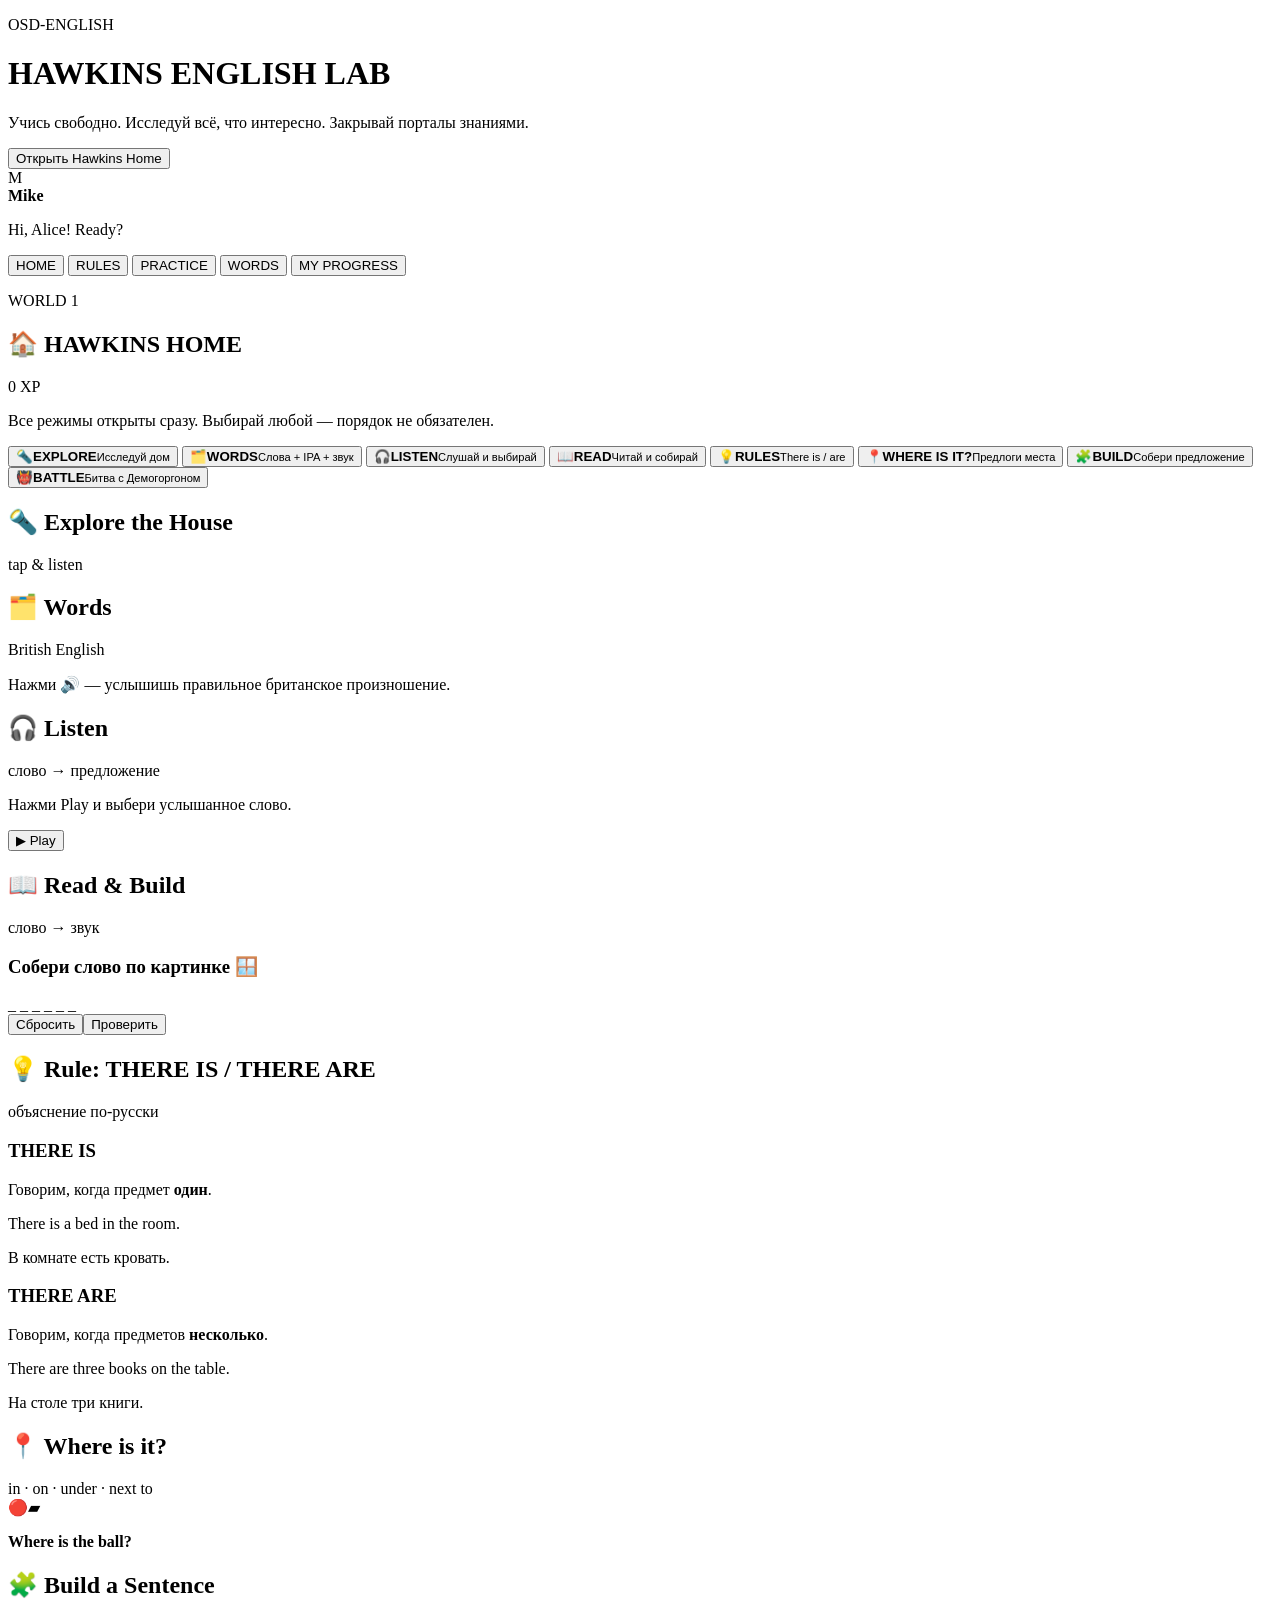
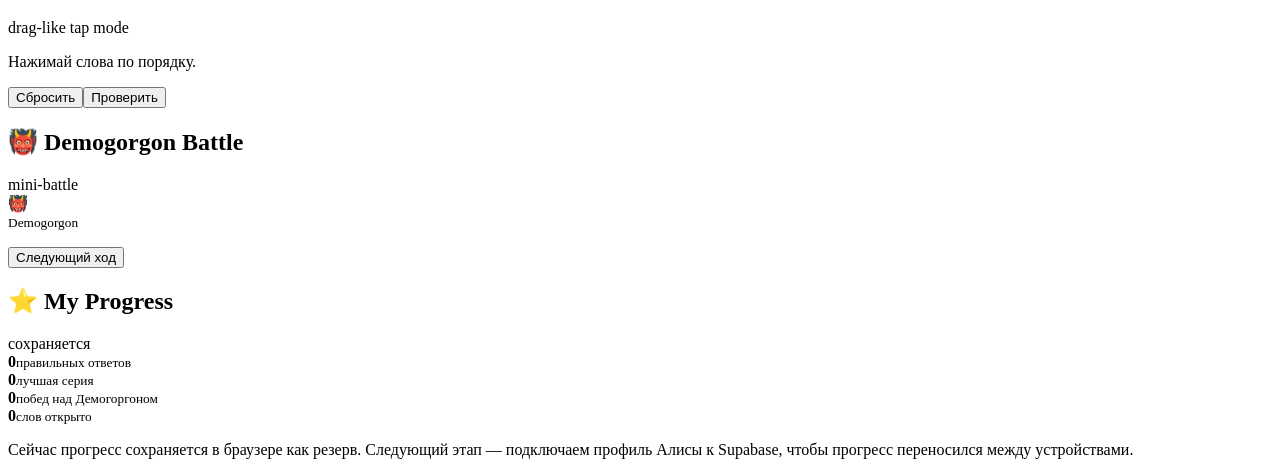
==== index.html @ cb9dfe9b "Create initial Hawkins Home interface" ====
<!doctype html>
<html lang="ru">
<head>
  <meta charset="UTF-8" />
  <meta name="viewport" content="width=device-width, initial-scale=1.0" />
  <meta name="theme-color" content="#f7e9eb" />
  <title>OSD-English — Hawkins Home</title>
  <link rel="stylesheet" href="styles.css" />
</head>
<body>
  <header class="hero">
    <div class="lights" aria-hidden="true"><span></span><span></span><span></span><span></span><span></span><span></span></div>
    <div class="hero-copy">
      <p class="eyebrow">OSD-ENGLISH</p>
      <h1>HAWKINS <span>ENGLISH LAB</span></h1>
      <p>Учись свободно. Исследуй всё, что интересно. Закрывай порталы знаниями.</p>
      <button class="primary" data-scroll="#world">Открыть Hawkins Home</button>
    </div>
    <div class="mike-card">
      <div class="avatar">M</div>
      <div><b>Mike</b><p>Hi, Alice! Ready?</p></div>
    </div>
  </header>

  <nav class="tabs" aria-label="Навигация">
    <button class="active" data-scroll="#world">HOME</button>
    <button data-scroll="#rules">RULES</button>
    <button data-scroll="#practice">PRACTICE</button>
    <button data-scroll="#words">WORDS</button>
    <button data-scroll="#progress">MY PROGRESS</button>
  </nav>

  <main>
    <section id="world" class="section world-section">
      <div class="section-head">
        <div><p class="eyebrow">WORLD 1</p><h2>🏠 HAWKINS HOME</h2></div>
        <div class="xp"><span id="xpValue">0</span> XP</div>
      </div>
      <p class="lead">Все режимы открыты сразу. Выбирай любой — порядок не обязателен.</p>
      <div class="mode-grid">
        <button class="mode" data-scroll="#explore"><span>🔦</span><b>EXPLORE</b><small>Исследуй дом</small></button>
        <button class="mode" data-scroll="#words"><span>🗂️</span><b>WORDS</b><small>Слова + IPA + звук</small></button>
        <button class="mode" data-scroll="#listen"><span>🎧</span><b>LISTEN</b><small>Слушай и выбирай</small></button>
        <button class="mode" data-scroll="#read"><span>📖</span><b>READ</b><small>Читай и собирай</small></button>
        <button class="mode" data-scroll="#rules"><span>💡</span><b>RULES</b><small>There is / are</small></button>
        <button class="mode" data-scroll="#where"><span>📍</span><b>WHERE IS IT?</b><small>Предлоги места</small></button>
        <button class="mode" data-scroll="#build"><span>🧩</span><b>BUILD</b><small>Собери предложение</small></button>
        <button class="mode" data-scroll="#battle"><span>👹</span><b>BATTLE</b><small>Битва с Демогоргоном</small></button>
      </div>
    </section>

    <section id="explore" class="section">
      <div class="section-head"><h2>🔦 Explore the House</h2><span class="pill">tap & listen</span></div>
      <div id="roomButtons" class="room-tabs"></div>
      <div id="roomPanel" class="room-panel"></div>
    </section>

    <section id="words" class="section">
      <div class="section-head"><h2>🗂️ Words</h2><span class="pill">British English</span></div>
      <p class="lead">Нажми 🔊 — услышишь правильное британское произношение.</p>
      <div id="wordGrid" class="word-grid"></div>
    </section>

    <section id="listen" class="section accent-blue">
      <div class="section-head"><h2>🎧 Listen</h2><span class="pill">слово → предложение</span></div>
      <div class="exercise-card">
        <p id="listenPrompt">Нажми Play и выбери услышанное слово.</p>
        <button id="listenPlay" class="primary">▶ Play</button>
        <div id="listenOptions" class="answer-grid"></div>
        <div id="listenFeedback" class="feedback"></div>
      </div>
    </section>

    <section id="read" class="section accent-purple">
      <div class="section-head"><h2>📖 Read & Build</h2><span class="pill">слово → звук</span></div>
      <div class="exercise-card">
        <h3>Собери слово по картинке 🪟</h3>
        <div id="letterPool" class="letter-pool"></div>
        <div id="builtWord" class="built-word">_ _ _ _ _ _</div>
        <div class="row"><button id="clearWord" class="secondary">Сбросить</button><button id="checkWord" class="primary">Проверить</button></div>
        <div id="readFeedback" class="feedback"></div>
      </div>
    </section>

    <section id="rules" class="section rule-section">
      <div class="section-head"><h2>💡 Rule: THERE IS / THERE ARE</h2><span class="pill">объяснение по-русски</span></div>
      <div class="rule-grid">
        <article><h3>THERE IS</h3><p>Говорим, когда предмет <b>один</b>.</p><p class="example">There is a bed in the room.</p><p>В комнате есть кровать.</p></article>
        <article><h3>THERE ARE</h3><p>Говорим, когда предметов <b>несколько</b>.</p><p class="example">There are three books on the table.</p><p>На столе три книги.</p></article>
      </div>
      <div id="thereExercise" class="exercise-card"></div>
    </section>

    <section id="where" class="section">
      <div class="section-head"><h2>📍 Where is it?</h2><span class="pill">in · on · under · next to</span></div>
      <div class="preposition-scene">
        <div class="scene-box"><span class="scene-ball">🔴</span><span class="scene-table">▰</span></div>
        <div>
          <p><b>Where is the ball?</b></p>
          <div id="prepOptions" class="answer-grid"></div>
          <div id="prepFeedback" class="feedback"></div>
        </div>
      </div>
    </section>

    <section id="build" class="section accent-pink">
      <div class="section-head"><h2>🧩 Build a Sentence</h2><span class="pill">drag-like tap mode</span></div>
      <p>Нажимай слова по порядку.</p>
      <div id="sentencePool" class="sentence-pool"></div>
      <div id="sentenceBuilt" class="sentence-built"></div>
      <div class="row"><button id="resetSentence" class="secondary">Сбросить</button><button id="checkSentence" class="primary">Проверить</button></div>
      <div id="sentenceFeedback" class="feedback"></div>
    </section>

    <section id="battle" class="section battle-section">
      <div class="section-head"><h2>👹 Demogorgon Battle</h2><span class="pill">mini-battle</span></div>
      <div class="battle-layout">
        <div class="demogorgon">👹<div class="health"><span id="demoHealth"></span></div><small>Demogorgon</small></div>
        <div class="battle-card">
          <p id="battleQuestion"></p>
          <div id="battleOptions" class="answer-grid"></div>
          <div id="battleFeedback" class="feedback"></div>
          <button id="nextBattle" class="primary hidden">Следующий ход</button>
        </div>
      </div>
    </section>

    <section id="progress" class="section">
      <div class="section-head"><h2>⭐ My Progress</h2><span class="pill">сохраняется</span></div>
      <div class="progress-grid">
        <article><b id="correctCount">0</b><small>правильных ответов</small></article>
        <article><b id="streakCount">0</b><small>лучшая серия</small></article>
        <article><b id="battleWins">0</b><small>побед над Демогоргоном</small></article>
        <article><b id="wordsSeen">0</b><small>слов открыто</small></article>
      </div>
      <p class="note">Сейчас прогресс сохраняется в браузере как резерв. Следующий этап — подключаем профиль Алисы к Supabase, чтобы прогресс переносился между устройствами.</p>
    </section>
  </main>

  <div id="characterToast" class="character-toast hidden" role="status"></div>
  <script src="app.js"></script>
</body>
</html>
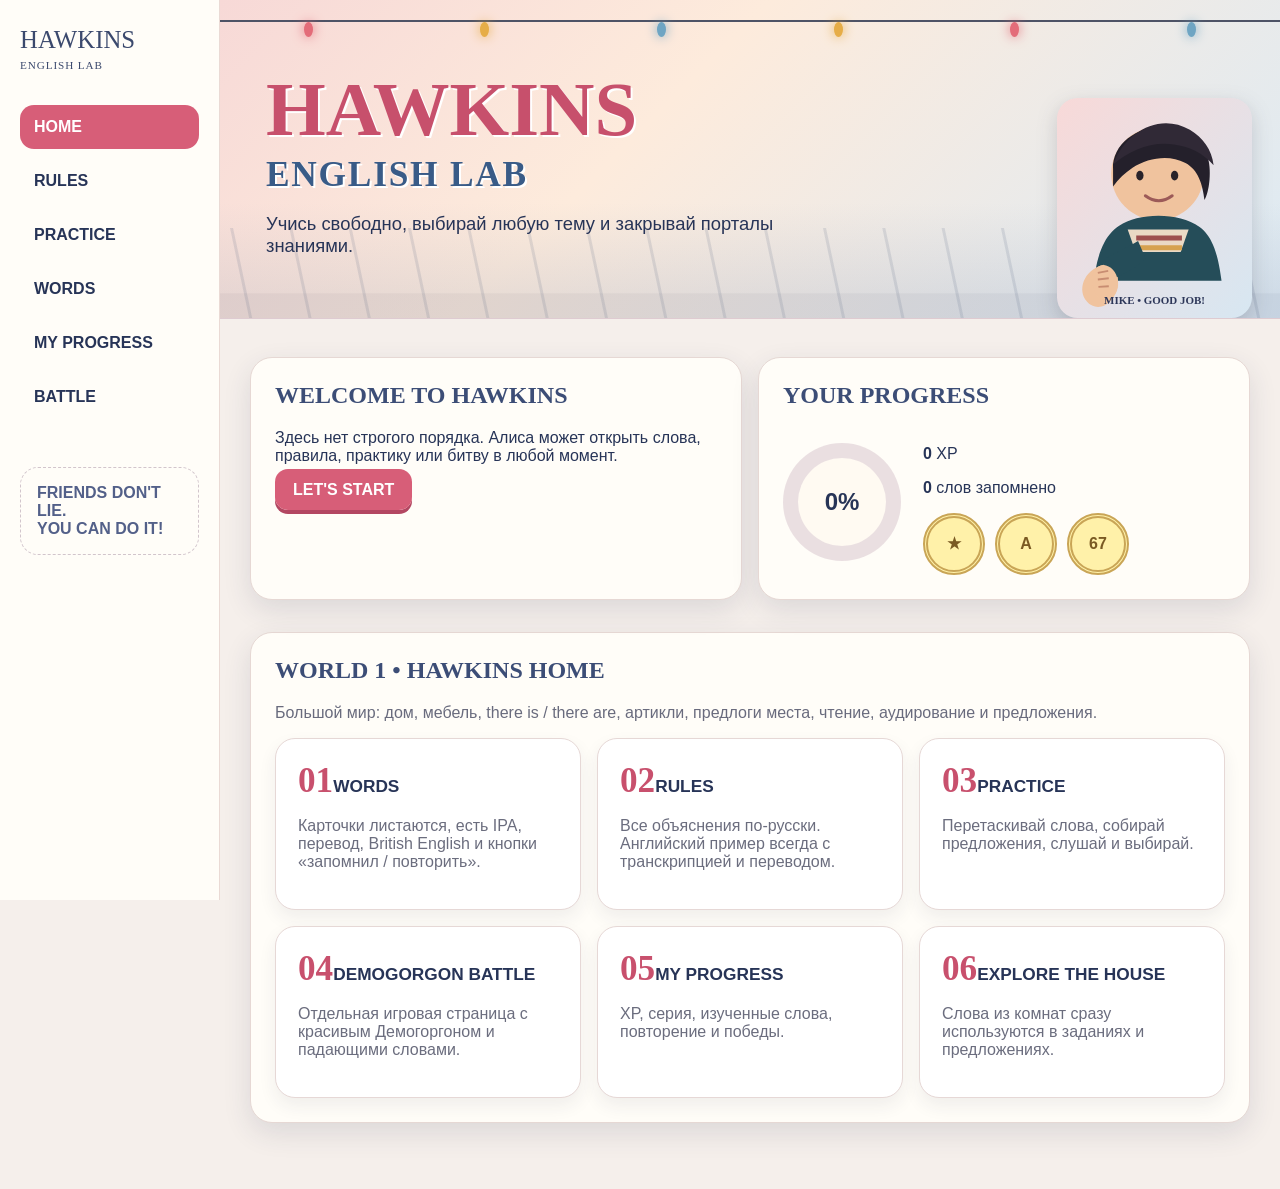
==== commit 297e982a: "Rebuild home page as approved Hawkins dashboard" ====
--- a/index.html
+++ b/index.html
@@ -1,143 +1 @@
-<!doctype html>
-<html lang="ru">
-<head>
-  <meta charset="UTF-8" />
-  <meta name="viewport" content="width=device-width, initial-scale=1.0" />
-  <meta name="theme-color" content="#f7e9eb" />
-  <title>OSD-English — Hawkins Home</title>
-  <link rel="stylesheet" href="styles.css" />
-</head>
-<body>
-  <header class="hero">
-    <div class="lights" aria-hidden="true"><span></span><span></span><span></span><span></span><span></span><span></span></div>
-    <div class="hero-copy">
-      <p class="eyebrow">OSD-ENGLISH</p>
-      <h1>HAWKINS <span>ENGLISH LAB</span></h1>
-      <p>Учись свободно. Исследуй всё, что интересно. Закрывай порталы знаниями.</p>
-      <button class="primary" data-scroll="#world">Открыть Hawkins Home</button>
-    </div>
-    <div class="mike-card">
-      <div class="avatar">M</div>
-      <div><b>Mike</b><p>Hi, Alice! Ready?</p></div>
-    </div>
-  </header>
-
-  <nav class="tabs" aria-label="Навигация">
-    <button class="active" data-scroll="#world">HOME</button>
-    <button data-scroll="#rules">RULES</button>
-    <button data-scroll="#practice">PRACTICE</button>
-    <button data-scroll="#words">WORDS</button>
-    <button data-scroll="#progress">MY PROGRESS</button>
-  </nav>
-
-  <main>
-    <section id="world" class="section world-section">
-      <div class="section-head">
-        <div><p class="eyebrow">WORLD 1</p><h2>🏠 HAWKINS HOME</h2></div>
-        <div class="xp"><span id="xpValue">0</span> XP</div>
-      </div>
-      <p class="lead">Все режимы открыты сразу. Выбирай любой — порядок не обязателен.</p>
-      <div class="mode-grid">
-        <button class="mode" data-scroll="#explore"><span>🔦</span><b>EXPLORE</b><small>Исследуй дом</small></button>
-        <button class="mode" data-scroll="#words"><span>🗂️</span><b>WORDS</b><small>Слова + IPA + звук</small></button>
-        <button class="mode" data-scroll="#listen"><span>🎧</span><b>LISTEN</b><small>Слушай и выбирай</small></button>
-        <button class="mode" data-scroll="#read"><span>📖</span><b>READ</b><small>Читай и собирай</small></button>
-        <button class="mode" data-scroll="#rules"><span>💡</span><b>RULES</b><small>There is / are</small></button>
-        <button class="mode" data-scroll="#where"><span>📍</span><b>WHERE IS IT?</b><small>Предлоги места</small></button>
-        <button class="mode" data-scroll="#build"><span>🧩</span><b>BUILD</b><small>Собери предложение</small></button>
-        <button class="mode" data-scroll="#battle"><span>👹</span><b>BATTLE</b><small>Битва с Демогоргоном</small></button>
-      </div>
-    </section>
-
-    <section id="explore" class="section">
-      <div class="section-head"><h2>🔦 Explore the House</h2><span class="pill">tap & listen</span></div>
-      <div id="roomButtons" class="room-tabs"></div>
-      <div id="roomPanel" class="room-panel"></div>
-    </section>
-
-    <section id="words" class="section">
-      <div class="section-head"><h2>🗂️ Words</h2><span class="pill">British English</span></div>
-      <p class="lead">Нажми 🔊 — услышишь правильное британское произношение.</p>
-      <div id="wordGrid" class="word-grid"></div>
-    </section>
-
-    <section id="listen" class="section accent-blue">
-      <div class="section-head"><h2>🎧 Listen</h2><span class="pill">слово → предложение</span></div>
-      <div class="exercise-card">
-        <p id="listenPrompt">Нажми Play и выбери услышанное слово.</p>
-        <button id="listenPlay" class="primary">▶ Play</button>
-        <div id="listenOptions" class="answer-grid"></div>
-        <div id="listenFeedback" class="feedback"></div>
-      </div>
-    </section>
-
-    <section id="read" class="section accent-purple">
-      <div class="section-head"><h2>📖 Read & Build</h2><span class="pill">слово → звук</span></div>
-      <div class="exercise-card">
-        <h3>Собери слово по картинке 🪟</h3>
-        <div id="letterPool" class="letter-pool"></div>
-        <div id="builtWord" class="built-word">_ _ _ _ _ _</div>
-        <div class="row"><button id="clearWord" class="secondary">Сбросить</button><button id="checkWord" class="primary">Проверить</button></div>
-        <div id="readFeedback" class="feedback"></div>
-      </div>
-    </section>
-
-    <section id="rules" class="section rule-section">
-      <div class="section-head"><h2>💡 Rule: THERE IS / THERE ARE</h2><span class="pill">объяснение по-русски</span></div>
-      <div class="rule-grid">
-        <article><h3>THERE IS</h3><p>Говорим, когда предмет <b>один</b>.</p><p class="example">There is a bed in the room.</p><p>В комнате есть кровать.</p></article>
-        <article><h3>THERE ARE</h3><p>Говорим, когда предметов <b>несколько</b>.</p><p class="example">There are three books on the table.</p><p>На столе три книги.</p></article>
-      </div>
-      <div id="thereExercise" class="exercise-card"></div>
-    </section>
-
-    <section id="where" class="section">
-      <div class="section-head"><h2>📍 Where is it?</h2><span class="pill">in · on · under · next to</span></div>
-      <div class="preposition-scene">
-        <div class="scene-box"><span class="scene-ball">🔴</span><span class="scene-table">▰</span></div>
-        <div>
-          <p><b>Where is the ball?</b></p>
-          <div id="prepOptions" class="answer-grid"></div>
-          <div id="prepFeedback" class="feedback"></div>
-        </div>
-      </div>
-    </section>
-
-    <section id="build" class="section accent-pink">
-      <div class="section-head"><h2>🧩 Build a Sentence</h2><span class="pill">drag-like tap mode</span></div>
-      <p>Нажимай слова по порядку.</p>
-      <div id="sentencePool" class="sentence-pool"></div>
-      <div id="sentenceBuilt" class="sentence-built"></div>
-      <div class="row"><button id="resetSentence" class="secondary">Сбросить</button><button id="checkSentence" class="primary">Проверить</button></div>
-      <div id="sentenceFeedback" class="feedback"></div>
-    </section>
-
-    <section id="battle" class="section battle-section">
-      <div class="section-head"><h2>👹 Demogorgon Battle</h2><span class="pill">mini-battle</span></div>
-      <div class="battle-layout">
-        <div class="demogorgon">👹<div class="health"><span id="demoHealth"></span></div><small>Demogorgon</small></div>
-        <div class="battle-card">
-          <p id="battleQuestion"></p>
-          <div id="battleOptions" class="answer-grid"></div>
-          <div id="battleFeedback" class="feedback"></div>
-          <button id="nextBattle" class="primary hidden">Следующий ход</button>
-        </div>
-      </div>
-    </section>
-
-    <section id="progress" class="section">
-      <div class="section-head"><h2>⭐ My Progress</h2><span class="pill">сохраняется</span></div>
-      <div class="progress-grid">
-        <article><b id="correctCount">0</b><small>правильных ответов</small></article>
-        <article><b id="streakCount">0</b><small>лучшая серия</small></article>
-        <article><b id="battleWins">0</b><small>побед над Демогоргоном</small></article>
-        <article><b id="wordsSeen">0</b><small>слов открыто</small></article>
-      </div>
-      <p class="note">Сейчас прогресс сохраняется в браузере как резерв. Следующий этап — подключаем профиль Алисы к Supabase, чтобы прогресс переносился между устройствами.</p>
-    </section>
-  </main>
-
-  <div id="characterToast" class="character-toast hidden" role="status"></div>
-  <script src="app.js"></script>
-</body>
-</html>
+<!doctype html><html lang="ru"><head><meta charset="UTF-8"><meta name="viewport" content="width=device-width,initial-scale=1"><title>OSD-English — Hawkins English Lab</title><link rel="stylesheet" href="styles.css"></head><body><div class="mobile-top"><a href="index.html">HOME</a><a href="rules.html">RULES</a><a href="practice.html">PRACTICE</a><a href="words.html">WORDS</a><a href="progress.html">PROGRESS</a><a href="battle.html">BATTLE</a></div><div class="app-shell"><aside class="sidebar"><div class="brand">HAWKINS<small>ENGLISH LAB</small></div><nav class="side-nav"><a href="index.html">HOME</a><a href="rules.html">RULES</a><a href="practice.html">PRACTICE</a><a href="words.html">WORDS</a><a href="progress.html">MY PROGRESS</a><a href="battle.html">BATTLE</a></nav><div class="side-note">FRIENDS DON'T LIE.<br>YOU CAN DO IT!</div></aside><div class="main"><header class="hero"><div class="string-lights"><span></span><span></span><span></span><span></span><span></span><span></span></div><div class="woods"></div><div class="tower"></div><h1>HAWKINS<span>ENGLISH LAB</span></h1><p>Учись свободно, выбирай любую тему и закрывай порталы знаниями.</p><div class="hero-characters"><img src="assets/mike.svg" alt="Mike"></div></header><main class="page"><section class="grid-2"><article class="panel"><h2>WELCOME TO HAWKINS</h2><p>Здесь нет строгого порядка. Алиса может открыть слова, правила, практику или битву в любой момент.</p><a class="primary" href="words.html">LET'S START</a></article><article class="panel"><h2>YOUR PROGRESS</h2><div class="progress-wrap"><div class="progress-ring"><b data-progress>0%</b></div><div><p><b data-xp>0</b> XP</p><p><b data-known>0</b> слов запомнено</p><div class="badges"><span class="badge">★</span><span class="badge">A</span><span class="badge">67</span></div></div></div></article></section><section class="panel"><h2>WORLD 1 • HAWKINS HOME</h2><p class="subtle">Большой мир: дом, мебель, there is / there are, артикли, предлоги места, чтение, аудирование и предложения.</p><div class="grid-3"><a class="overview-card" href="words.html"><span class="big">01</span><b>WORDS</b><p>Карточки листаются, есть IPA, перевод, British English и кнопки «запомнил / повторить».</p></a><a class="overview-card" href="rules.html"><span class="big">02</span><b>RULES</b><p>Все объяснения по-русски. Английский пример всегда с транскрипцией и переводом.</p></a><a class="overview-card" href="practice.html"><span class="big">03</span><b>PRACTICE</b><p>Перетаскивай слова, собирай предложения, слушай и выбирай.</p></a><a class="overview-card" href="battle.html"><span class="big">04</span><b>DEMOGORGON BATTLE</b><p>Отдельная игровая страница с красивым Демогоргоном и падающими словами.</p></a><a class="overview-card" href="progress.html"><span class="big">05</span><b>MY PROGRESS</b><p>XP, серия, изученные слова, повторение и победы.</p></a><a class="overview-card" href="practice.html"><span class="big">06</span><b>EXPLORE THE HOUSE</b><p>Слова из комнат сразу используются в заданиях и предложениях.</p></a></div></section></main></div></div><div id="characterPopup" class="character-popup hidden"></div><script src="app.js"></script></body></html>
--- a/styles.css
+++ b/styles.css
@@ -0,0 +1 @@
+:root{--ink:#273457;--navy:#243152;--pink:#d75e78;--rose:#f4ced4;--cream:#fffaf2;--paper:#fffdf8;--blue:#dcecf5;--mint:#e5f1eb;--lav:#e8e1f3;--line:#dfd2d0;--shadow:0 10px 28px rgba(43,47,80,.12)}*{box-sizing:border-box}html{background:#f6efe9}body{margin:0;color:var(--ink);font-family:"Trebuchet MS",Arial,sans-serif;background:linear-gradient(#f7e1de 0 250px,#f1e8e3 250px 100%);min-height:100vh}a{text-decoration:none;color:inherit}button{font:inherit}.app-shell{max-width:1400px;margin:auto;display:grid;grid-template-columns:220px 1fr;min-height:100vh;background:rgba(255,255,255,.28)}.sidebar{background:#fffdf8;border-right:1px solid #eadad5;padding:28px 20px;position:sticky;top:0;height:100vh}.brand{font-family:Georgia,serif;font-size:1.55rem;line-height:1;color:#3b496d;margin-bottom:34px}.brand small{display:block;font-size:.7rem;letter-spacing:.08em;margin-top:7px}.side-nav{display:grid;gap:10px}.side-nav a{padding:13px 14px;border-radius:14px;font-weight:800}.side-nav a.active,.side-nav a:hover{background:var(--pink);color:#fff}.side-note{margin-top:48px;padding:16px;border:1px dashed #d2c5cc;border-radius:18px;color:#536089;font-weight:700}.main{min-width:0}.hero{position:relative;min-height:300px;padding:42px 46px;background:linear-gradient(135deg,#f7d9d7 0,#fdebdc 40%,#dceaf4 100%);overflow:hidden;border-bottom:1px solid #decbd1}.hero:before{content:"";position:absolute;inset:auto 0 0;height:115px;background:linear-gradient(transparent,#9ba3b8 78%,#6f7894 79%);opacity:.2}.woods{position:absolute;left:0;right:0;bottom:0;height:90px;background:repeating-linear-gradient(78deg,transparent 0 28px,#465878 29px 31px,transparent 32px 58px);opacity:.14}.tower{position:absolute;right:150px;bottom:42px;width:70px;height:145px;border:5px solid #677795;border-bottom:0;border-radius:50% 50% 4px 4px;opacity:.45}.tower:before{content:"HAWKINS";position:absolute;top:16px;left:-13px;width:86px;text-align:center;font:700 12px Georgia;color:#40506f}.tower:after{content:"";position:absolute;top:60px;left:7px;width:47px;height:85px;border-left:4px solid #677795;border-right:4px solid #677795;transform:skew(-8deg)}.string-lights{position:absolute;left:0;right:0;top:20px;height:20px;border-top:2px solid #4e5366;display:flex;justify-content:space-around}.string-lights span{width:9px;height:15px;border-radius:50%;background:#e36c79;box-shadow:0 0 12px #e36c79}.string-lights span:nth-child(2n){background:#e6ad47;box-shadow:0 0 12px #e6ad47}.string-lights span:nth-child(3n){background:#6ea5c3;box-shadow:0 0 12px #6ea5c3}.hero h1{position:relative;z-index:2;font:700 clamp(2.7rem,6vw,5.4rem) Georgia,serif;color:#c7506c;margin:24px 0 0;text-shadow:2px 2px #fff}.hero h1 span{display:block;font-size:.46em;color:#395b87;letter-spacing:.05em}.hero p{position:relative;z-index:2;font-size:1.15rem;max-width:520px}.hero-characters{position:absolute;z-index:2;right:28px;bottom:0;display:flex;align-items:end}.hero-characters img{width:195px;filter:drop-shadow(0 7px 10px rgba(40,38,55,.18))}.hero-characters img+img{margin-left:-45px}.page{padding:22px 30px 50px}.panel{background:var(--paper);border:1px solid #e6d8d4;border-radius:22px;box-shadow:var(--shadow);padding:24px;margin:16px 0}.panel h2,.panel h3{font-family:Georgia,serif;color:#3c4d76;margin-top:0}.grid-2{display:grid;grid-template-columns:1fr 1fr;gap:16px}.grid-3{display:grid;grid-template-columns:repeat(3,1fr);gap:16px}.overview-card{padding:22px;border-radius:20px;background:#fff;border:1px solid #e6d8d6;box-shadow:0 8px 18px rgba(48,47,73,.07)}.overview-card b{font-size:1.08rem}.overview-card p{color:#6b6d7e}.overview-card .big{font:700 2.2rem Georgia;color:#c8506d}.primary,.soft{border:0;border-radius:13px;padding:12px 18px;font-weight:900;cursor:pointer}.primary{background:var(--pink);color:#fff;box-shadow:0 4px 0 #b34762}.soft{background:#f3e9eb;color:#35466c}.progress-wrap{display:flex;align-items:center;gap:22px}.progress-ring{--p:0;width:118px;height:118px;border-radius:50%;display:grid;place-items:center;background:conic-gradient(#5b6d9c calc(var(--p)*1%),#eadfe1 0);position:relative}.progress-ring:after{content:"";width:88px;height:88px;border-radius:50%;background:#fffaf2;position:absolute}.progress-ring b{position:relative;z-index:2;font-size:1.5rem}.badges{display:flex;gap:10px;flex-wrap:wrap}.badge{width:62px;height:62px;border-radius:50%;display:grid;place-items:center;border:5px double #c9a556;background:#fff1a9;color:#7a5a23;font-weight:900}.study-card{min-height:390px;display:flex;flex-direction:column;align-items:center;justify-content:center;text-align:center;background:linear-gradient(135deg,#fffaf2,#edf4f7);border:1px solid #e0d6d2;border-radius:24px;padding:32px;position:relative}.study-card h2{font:700 clamp(3rem,9vw,5rem) Georgia;color:#3b4c73;margin:8px}.ipa{font-size:1.35rem;color:#a84d63}.translation{font-size:1.25rem;margin:10px}.card-count{position:absolute;right:20px;top:18px;background:#f4e6e8;padding:6px 10px;border-radius:999px}.example-line{margin-top:24px;padding:18px;border-radius:16px;background:#fff;border:1px solid #e6d8d6;display:grid;gap:6px;width:min(640px,100%)}.example-line span,.sentence-study span{font-family:Georgia,serif;color:#725e86}.example-line em,.sentence-study em{font-style:normal;color:#616276}.card-actions{display:flex;gap:12px;justify-content:center;margin-top:15px;flex-wrap:wrap}.listen-btn{border:1px solid #b9cddd;background:#edf6fa;color:#31506e;padding:9px 14px;border-radius:12px;font-weight:900}.study-nav{display:flex;justify-content:space-between;margin-top:12px}.drag-board{display:grid;grid-template-columns:repeat(3,1fr);gap:14px}.drop-zone{min-height:180px;padding:14px;border:2px dashed #c9bfc6;border-radius:18px}.drop-zone[data-cat=a]{background:#fdecee}.drop-zone[data-cat=an]{background:#eaf2f7}.drop-zone[data-cat=none]{background:#eaf4ef}.drop-zone h3{text-align:center}.word-bank{display:flex;gap:9px;flex-wrap:wrap;margin-top:16px}.drag-word{background:#fff9ec;border:1px solid #dbcbbc;border-radius:12px;padding:10px 12px;box-shadow:0 3px 7px rgba(52,44,67,.08);cursor:grab}.drag-word button{border:0;background:transparent;color:#3d527a;cursor:pointer}.drag-word.selected{outline:3px solid #d75e78}.rule-card{background:#fff;border:1px solid #e7d9d7;border-radius:18px;padding:20px}.rule-card .formula{font-size:1.2rem;color:#c8506d;font-weight:900}.sentence-study{display:grid;gap:8px;padding:20px;border-radius:17px;background:#fff}.choice-row{display:flex;gap:10px;margin-top:12px}.choice-row button{padding:11px 24px;border-radius:12px;border:1px solid #d9cdd0;background:#fff7f3;font-weight:900}.character-popup{position:fixed;right:24px;bottom:20px;z-index:80;display:flex;align-items:flex-end;gap:10px;max-width:480px;animation:pop .25s ease}.character-popup img{width:145px;border-radius:18px;filter:drop-shadow(0 8px 18px rgba(38,35,55,.25))}.speech-bubble{background:#fffaf2;border:2px solid #d7bfc6;border-radius:22px;padding:16px 18px;box-shadow:var(--shadow);position:relative}.speech-bubble:before{content:"";position:absolute;left:-17px;bottom:25px;border:9px solid transparent;border-right-color:#d7bfc6}.speech-bubble p{margin:4px 0 0}.hidden{display:none!important}.battle-hero{display:grid;grid-template-columns:360px 1fr;gap:22px;align-items:center}.monster-card{background:linear-gradient(#f7e4de,#dfeaf0);border-radius:28px;padding:16px;text-align:center}.monster-card img{width:100%;max-height:430px;object-fit:contain}.hp{height:16px;background:#ead9dc;border-radius:999px;overflow:hidden}.hp span{display:block;height:100%;width:100%;background:#c64a61;transition:.3s}.battle-arena{height:520px;position:relative;overflow:hidden;background:linear-gradient(#f9d9d6,#e5edf4);border:2px solid #e1cfd2;border-radius:24px}.falling-word{position:absolute;top:-50px;background:#fffaf2;border:2px solid #d3bdc4;border-radius:14px;padding:10px 16px;font-weight:900;color:#33466e;animation:fall linear forwards;cursor:pointer}@keyframes fall{to{transform:translateY(600px)}}@keyframes pop{from{transform:scale(.86);opacity:0}to{transform:scale(1);opacity:1}}.page-title{font:700 2.2rem Georgia;color:#3d4e78;margin:0}.subtle{color:#696b7d}.mobile-top{display:none}.stats{display:grid;grid-template-columns:repeat(4,1fr);gap:12px}.stat{background:#fff;border:1px solid #e3d5d4;border-radius:17px;padding:18px;text-align:center}.stat b{display:block;font-size:2rem;color:#c8506d}@media(max-width:900px){.app-shell{grid-template-columns:1fr}.sidebar{display:none}.mobile-top{display:flex;position:sticky;top:0;z-index:40;background:#fffaf2;padding:10px 12px;gap:8px;overflow-x:auto;border-bottom:1px solid #e2d5d2}.mobile-top a{white-space:nowrap;padding:8px 10px;border-radius:10px;font-weight:800}.mobile-top a.active{background:var(--pink);color:#fff}.hero{min-height:350px;padding:40px 22px 160px}.hero-characters{right:8px}.hero-characters img{width:150px}.hero h1{font-size:3.2rem}.page{padding:14px}.grid-2,.grid-3,.drag-board,.battle-hero{grid-template-columns:1fr}.stats{grid-template-columns:repeat(2,1fr)}.character-popup{left:10px;right:10px;bottom:10px}.character-popup img{width:105px}.battle-arena{height:430px}}
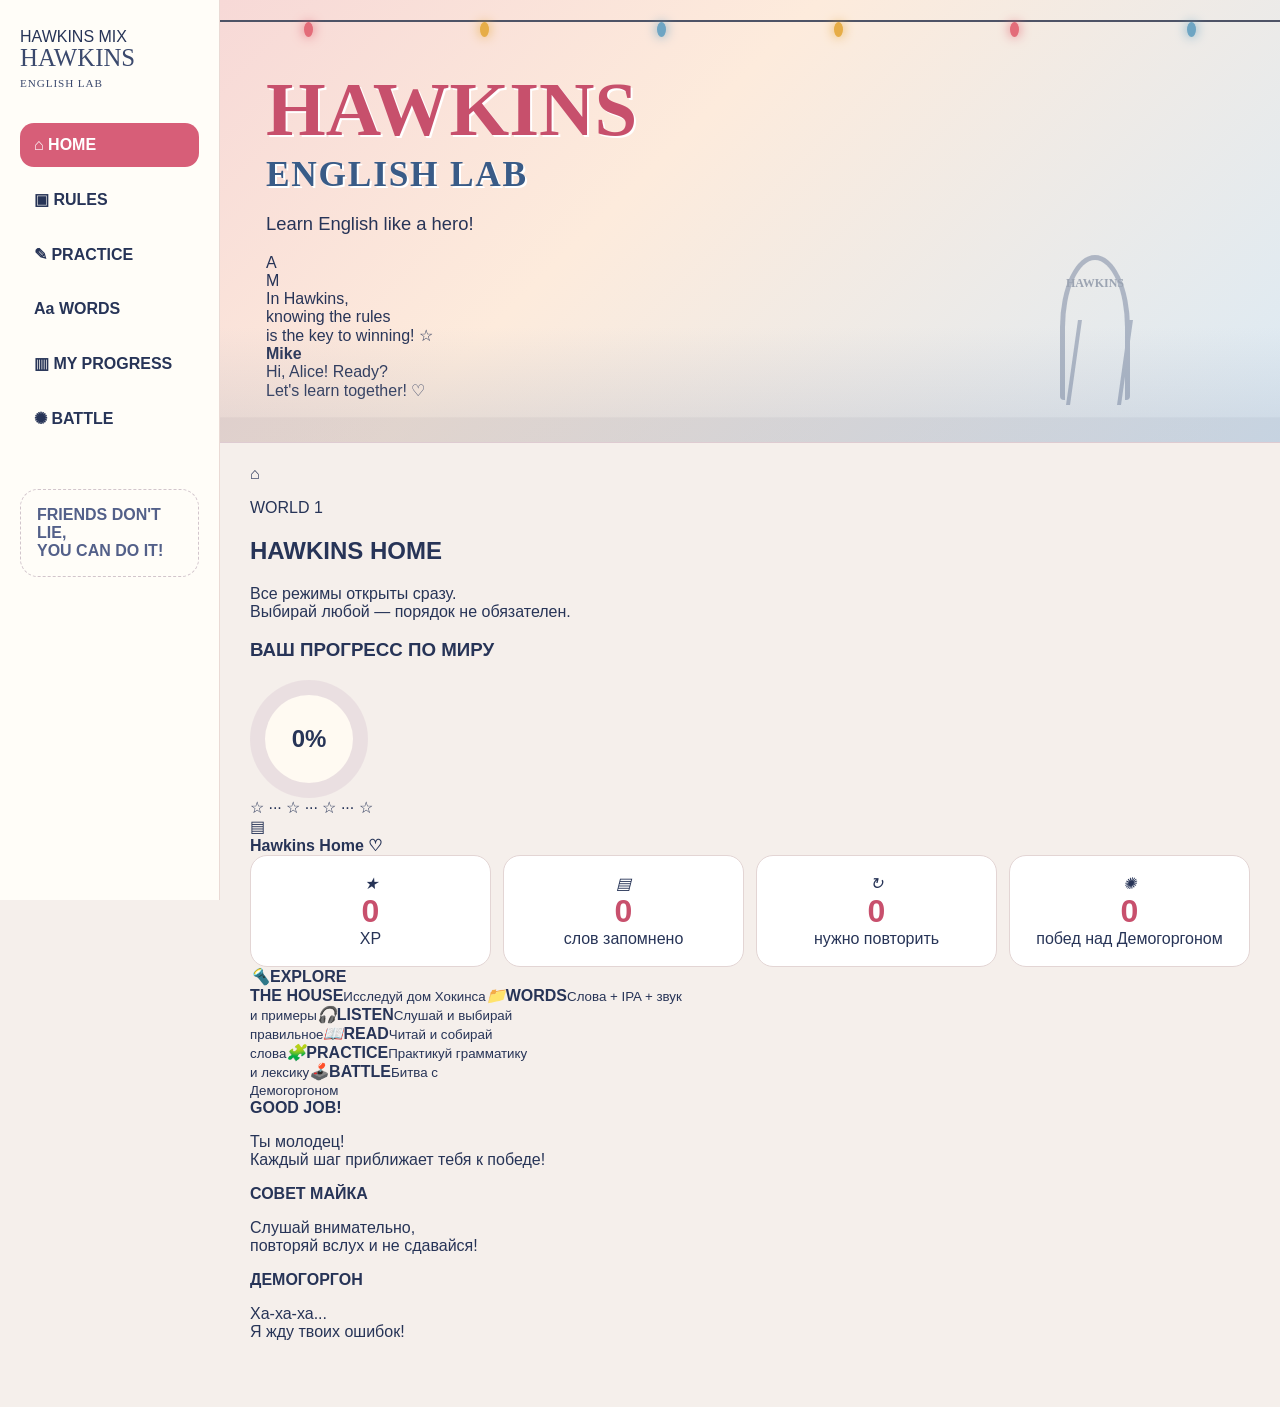
==== commit 05bd21da: "Redesign home as illustrated Hawkins scrapbook" ====
--- a/index.html
+++ b/index.html
@@ -1 +1 @@
-<!doctype html><html lang="ru"><head><meta charset="UTF-8"><meta name="viewport" content="width=device-width,initial-scale=1"><title>OSD-English — Hawkins English Lab</title><link rel="stylesheet" href="styles.css"></head><body><div class="mobile-top"><a href="index.html">HOME</a><a href="rules.html">RULES</a><a href="practice.html">PRACTICE</a><a href="words.html">WORDS</a><a href="progress.html">PROGRESS</a><a href="battle.html">BATTLE</a></div><div class="app-shell"><aside class="sidebar"><div class="brand">HAWKINS<small>ENGLISH LAB</small></div><nav class="side-nav"><a href="index.html">HOME</a><a href="rules.html">RULES</a><a href="practice.html">PRACTICE</a><a href="words.html">WORDS</a><a href="progress.html">MY PROGRESS</a><a href="battle.html">BATTLE</a></nav><div class="side-note">FRIENDS DON'T LIE.<br>YOU CAN DO IT!</div></aside><div class="main"><header class="hero"><div class="string-lights"><span></span><span></span><span></span><span></span><span></span><span></span></div><div class="woods"></div><div class="tower"></div><h1>HAWKINS<span>ENGLISH LAB</span></h1><p>Учись свободно, выбирай любую тему и закрывай порталы знаниями.</p><div class="hero-characters"><img src="assets/mike.svg" alt="Mike"></div></header><main class="page"><section class="grid-2"><article class="panel"><h2>WELCOME TO HAWKINS</h2><p>Здесь нет строгого порядка. Алиса может открыть слова, правила, практику или битву в любой момент.</p><a class="primary" href="words.html">LET'S START</a></article><article class="panel"><h2>YOUR PROGRESS</h2><div class="progress-wrap"><div class="progress-ring"><b data-progress>0%</b></div><div><p><b data-xp>0</b> XP</p><p><b data-known>0</b> слов запомнено</p><div class="badges"><span class="badge">★</span><span class="badge">A</span><span class="badge">67</span></div></div></div></article></section><section class="panel"><h2>WORLD 1 • HAWKINS HOME</h2><p class="subtle">Большой мир: дом, мебель, there is / there are, артикли, предлоги места, чтение, аудирование и предложения.</p><div class="grid-3"><a class="overview-card" href="words.html"><span class="big">01</span><b>WORDS</b><p>Карточки листаются, есть IPA, перевод, British English и кнопки «запомнил / повторить».</p></a><a class="overview-card" href="rules.html"><span class="big">02</span><b>RULES</b><p>Все объяснения по-русски. Английский пример всегда с транскрипцией и переводом.</p></a><a class="overview-card" href="practice.html"><span class="big">03</span><b>PRACTICE</b><p>Перетаскивай слова, собирай предложения, слушай и выбирай.</p></a><a class="overview-card" href="battle.html"><span class="big">04</span><b>DEMOGORGON BATTLE</b><p>Отдельная игровая страница с красивым Демогоргоном и падающими словами.</p></a><a class="overview-card" href="progress.html"><span class="big">05</span><b>MY PROGRESS</b><p>XP, серия, изученные слова, повторение и победы.</p></a><a class="overview-card" href="practice.html"><span class="big">06</span><b>EXPLORE THE HOUSE</b><p>Слова из комнат сразу используются в заданиях и предложениях.</p></a></div></section></main></div></div><div id="characterPopup" class="character-popup hidden"></div><script src="app.js"></script></body></html>+<!doctype html><html lang="ru"><head><meta charset="UTF-8"><meta name="viewport" content="width=device-width,initial-scale=1"><title>Hawkins English Lab</title><link rel="stylesheet" href="styles.css"></head><body><div class="app-shell"><aside class="sidebar"><div class="cassette">HAWKINS MIX</div><div class="brand">HAWKINS<small>ENGLISH LAB</small></div><nav class="side-nav"><a class="active" href="index.html">⌂ HOME</a><a href="rules.html">▣ RULES</a><a href="practice.html">✎ PRACTICE</a><a href="words.html">Aa WORDS</a><a href="progress.html">▥ MY PROGRESS</a><a href="battle.html">✺ BATTLE</a></nav><div class="side-note">FRIENDS DON'T LIE,<br>YOU CAN DO IT!</div></aside><div class="main"><header class="hero"><div class="string-lights"><span></span><span></span><span></span><span></span><span></span><span></span></div><div class="hero-copy"><h1>HAWKINS<span>ENGLISH LAB</span></h1><p class="tape">Learn English like a hero!</p></div><div class="hero-kids"><div class="kid girl">A</div><div class="kid mike">M</div></div><div class="tower"></div><div class="paper-note">In Hawkins,<br>knowing the rules<br>is the key to winning! ☆</div><div class="mike-note"><b>Mike</b><br>Hi, Alice! Ready?<br>Let's learn together! ♡</div></header><main class="page"><section class="world-card"><div class="world-intro"><span class="house-icon">⌂</span><div><p class="red-label">WORLD 1</p><h2>HAWKINS HOME</h2><p>Все режимы открыты сразу.<br>Выбирай любой — порядок не обязателен.</p></div></div><div class="world-progress"><h3>ВАШ ПРОГРЕСС ПО МИРУ</h3><div class="progress-row"><div class="progress-ring"><b data-progress>0%</b></div><div class="stars">☆ ··· ☆ ··· ☆ ··· ☆</div></div></div><div class="polaroid"><div class="room-pic">▤</div><b>Hawkins Home ♡</b></div></section><section class="stats"><div class="stat"><i>★</i><b data-xp>0</b><span>XP</span></div><div class="stat"><i>▤</i><b data-known>0</b><span>слов запомнено</span></div><div class="stat"><i>↻</i><b data-repeat>0</b><span>нужно повторить</span></div><div class="stat"><i>✺</i><b data-wins>0</b><span>побед над Демогоргоном</span></div></section><section class="activity-grid"><a href="practice.html" class="activity"><i>🔦</i><b>EXPLORE<br>THE HOUSE</b><small>Исследуй дом Хокинса</small></a><a href="words.html" class="activity"><i>📁</i><b>WORDS</b><small>Слова + IPA + звук<br>и примеры</small></a><a href="practice.html" class="activity"><i>🎧</i><b>LISTEN</b><small>Слушай и выбирай<br>правильное</small></a><a href="rules.html" class="activity"><i>📖</i><b>READ</b><small>Читай и собирай<br>слова</small></a><a href="practice.html" class="activity"><i>🧩</i><b>PRACTICE</b><small>Практикуй грамматику<br>и лексику</small></a><a href="battle.html" class="activity"><i>🕹️</i><b>BATTLE</b><small>Битва с<br>Демогоргоном</small></a></section><section class="bottom-notes"><article><b>GOOD JOB!</b><p>Ты молодец!<br>Каждый шаг приближает тебя к победе!</p></article><article><b>СОВЕТ МАЙКА</b><p>Слушай внимательно,<br>повторяй вслух и не сдавайся!</p></article><article class="monster-note"><b>ДЕМОГОРГОН</b><p>Ха-ха-ха...<br>Я жду твоих ошибок!</p></article></section></main></div></div><div id="characterPopup" class="character-popup hidden"></div><script src="app.js"></script></body></html>
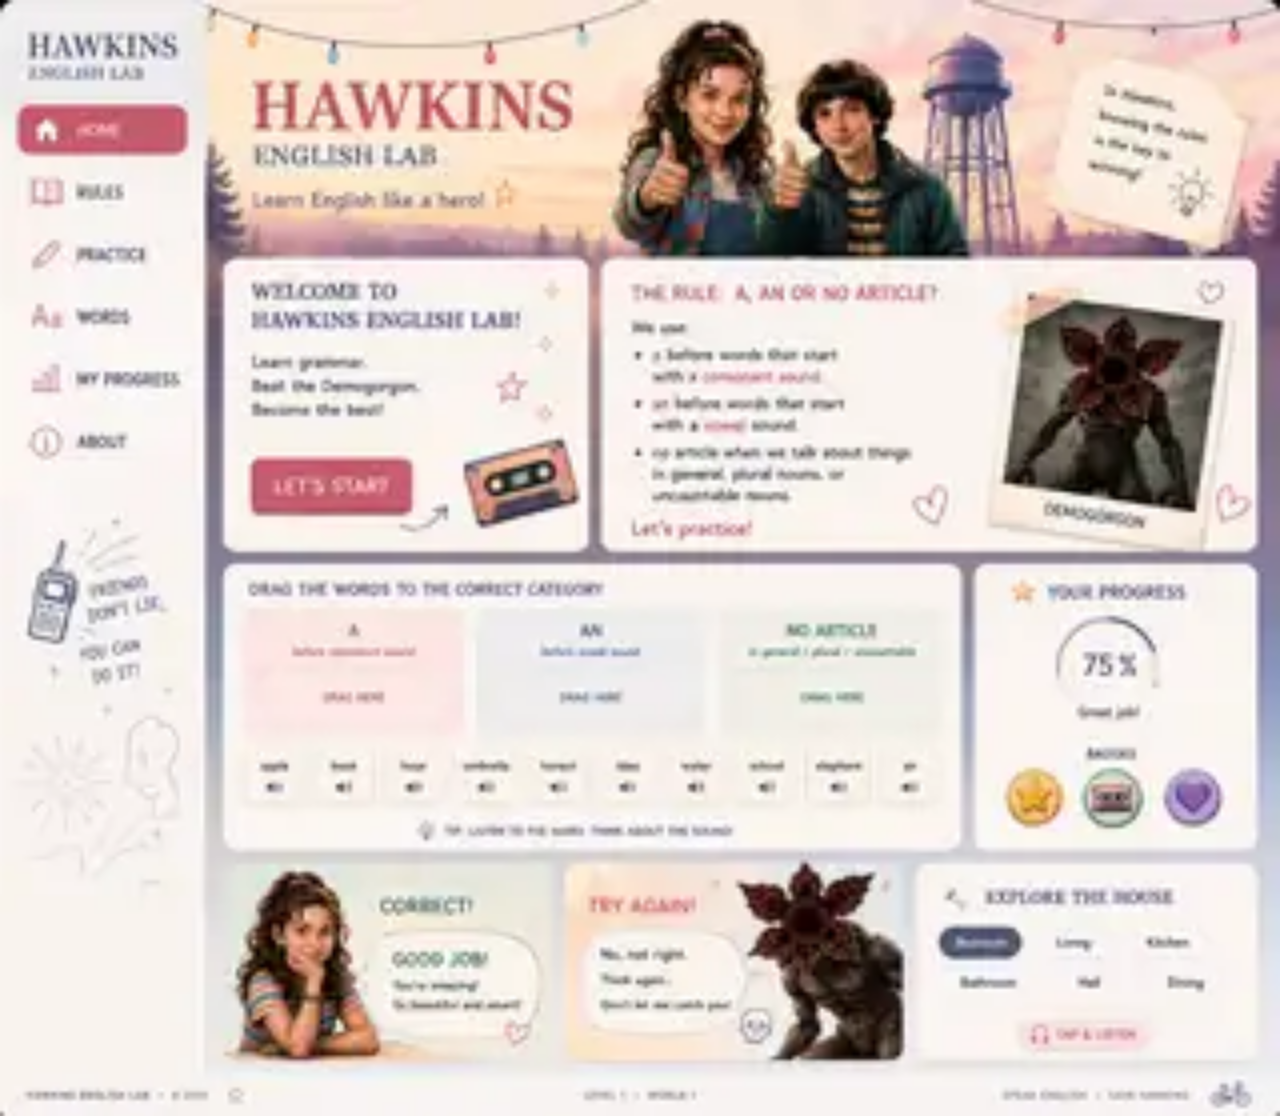
==== commit 0a458fe6: "Use approved visual mockup as homepage scaffold" ====
--- a/index.html
+++ b/index.html
@@ -1 +1 @@
-<!doctype html><html lang="ru"><head><meta charset="UTF-8"><meta name="viewport" content="width=device-width,initial-scale=1"><title>Hawkins English Lab</title><link rel="stylesheet" href="styles.css"></head><body><div class="app-shell"><aside class="sidebar"><div class="cassette">HAWKINS MIX</div><div class="brand">HAWKINS<small>ENGLISH LAB</small></div><nav class="side-nav"><a class="active" href="index.html">⌂ HOME</a><a href="rules.html">▣ RULES</a><a href="practice.html">✎ PRACTICE</a><a href="words.html">Aa WORDS</a><a href="progress.html">▥ MY PROGRESS</a><a href="battle.html">✺ BATTLE</a></nav><div class="side-note">FRIENDS DON'T LIE,<br>YOU CAN DO IT!</div></aside><div class="main"><header class="hero"><div class="string-lights"><span></span><span></span><span></span><span></span><span></span><span></span></div><div class="hero-copy"><h1>HAWKINS<span>ENGLISH LAB</span></h1><p class="tape">Learn English like a hero!</p></div><div class="hero-kids"><div class="kid girl">A</div><div class="kid mike">M</div></div><div class="tower"></div><div class="paper-note">In Hawkins,<br>knowing the rules<br>is the key to winning! ☆</div><div class="mike-note"><b>Mike</b><br>Hi, Alice! Ready?<br>Let's learn together! ♡</div></header><main class="page"><section class="world-card"><div class="world-intro"><span class="house-icon">⌂</span><div><p class="red-label">WORLD 1</p><h2>HAWKINS HOME</h2><p>Все режимы открыты сразу.<br>Выбирай любой — порядок не обязателен.</p></div></div><div class="world-progress"><h3>ВАШ ПРОГРЕСС ПО МИРУ</h3><div class="progress-row"><div class="progress-ring"><b data-progress>0%</b></div><div class="stars">☆ ··· ☆ ··· ☆ ··· ☆</div></div></div><div class="polaroid"><div class="room-pic">▤</div><b>Hawkins Home ♡</b></div></section><section class="stats"><div class="stat"><i>★</i><b data-xp>0</b><span>XP</span></div><div class="stat"><i>▤</i><b data-known>0</b><span>слов запомнено</span></div><div class="stat"><i>↻</i><b data-repeat>0</b><span>нужно повторить</span></div><div class="stat"><i>✺</i><b data-wins>0</b><span>побед над Демогоргоном</span></div></section><section class="activity-grid"><a href="practice.html" class="activity"><i>🔦</i><b>EXPLORE<br>THE HOUSE</b><small>Исследуй дом Хокинса</small></a><a href="words.html" class="activity"><i>📁</i><b>WORDS</b><small>Слова + IPA + звук<br>и примеры</small></a><a href="practice.html" class="activity"><i>🎧</i><b>LISTEN</b><small>Слушай и выбирай<br>правильное</small></a><a href="rules.html" class="activity"><i>📖</i><b>READ</b><small>Читай и собирай<br>слова</small></a><a href="practice.html" class="activity"><i>🧩</i><b>PRACTICE</b><small>Практикуй грамматику<br>и лексику</small></a><a href="battle.html" class="activity"><i>🕹️</i><b>BATTLE</b><small>Битва с<br>Демогоргоном</small></a></section><section class="bottom-notes"><article><b>GOOD JOB!</b><p>Ты молодец!<br>Каждый шаг приближает тебя к победе!</p></article><article><b>СОВЕТ МАЙКА</b><p>Слушай внимательно,<br>повторяй вслух и не сдавайся!</p></article><article class="monster-note"><b>ДЕМОГОРГОН</b><p>Ха-ха-ха...<br>Я жду твоих ошибок!</p></article></section></main></div></div><div id="characterPopup" class="character-popup hidden"></div><script src="app.js"></script></body></html>+<!doctype html><html lang="ru"><head><meta charset="UTF-8"><meta name="viewport" content="width=device-width,initial-scale=1"><title>Hawkins English Lab</title><style>*{box-sizing:border-box}html,body{margin:0;background:#f8eee8;font-family:Arial,sans-serif}.wrap{max-width:1342px;margin:auto;position:relative}.wrap img{display:block;width:100%;height:auto}.hot{position:absolute;display:block;border-radius:14px}.hot:hover{outline:3px solid rgba(255,255,255,.75);box-shadow:0 0 0 4px rgba(211,80,108,.35)}.home{left:1.5%;top:9.2%;width:13%;height:4.8%}.rules{left:1.5%;top:15%;width:13%;height:4.8%}.practice{left:1.5%;top:20.7%;width:13%;height:4.8%}.words{left:1.5%;top:26.2%;width:13%;height:4.8%}.progress{left:1.5%;top:31.9%;width:13%;height:4.8%}.battle{left:1.5%;top:44.8%;width:13%;height:4.8%}.start{left:19.5%;top:42.2%;width:13%;height:5.2%}.drag{left:18.7%;top:55.4%;width:56.5%;height:17.5%}.progressCard{left:77%;top:50.5%;width:20.7%;height:25.5%}.explore{left:73.2%;top:77.7%;width:24.5%;height:13.5%}@media(max-width:700px){.hot{display:none}.wrap{width:100vw}.wrap img{width:100%}}</style></head><body><div class="wrap"><img alt="Hawkins English Lab approved design" src="[data-uri]"><a class="hot home" href="index.html"></a><a class="hot rules" href="rules.html"></a><a class="hot practice" href="practice.html"></a><a class="hot words" href="words.html"></a><a class="hot progress" href="progress.html"></a><a class="hot battle" href="battle.html"></a><a class="hot start" href="words.html"></a><a class="hot drag" href="practice.html"></a><a class="hot progressCard" href="progress.html"></a><a class="hot explore" href="practice.html"></a></div></body></html>
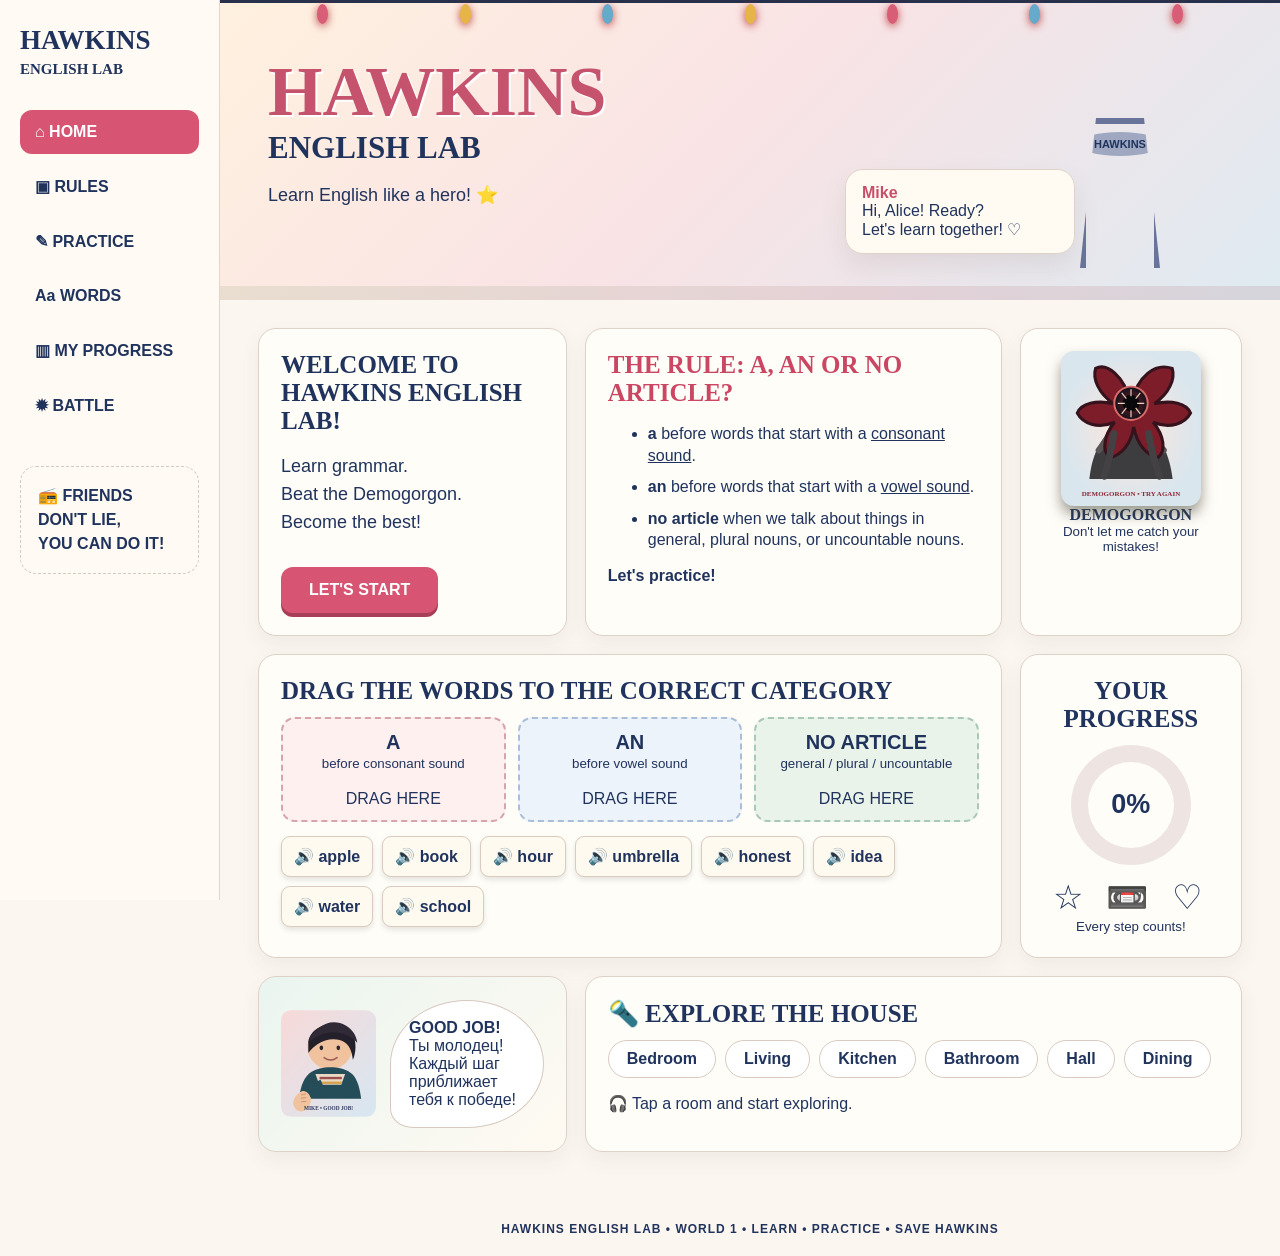
==== commit 2c7a3e2d: "Rebuild home as crisp illustrated interactive UI" ====
--- a/index.html
+++ b/index.html
@@ -1 +1,4 @@
-<!doctype html><html lang="ru"><head><meta charset="UTF-8"><meta name="viewport" content="width=device-width,initial-scale=1"><title>Hawkins English Lab</title><style>*{box-sizing:border-box}html,body{margin:0;background:#f8eee8;font-family:Arial,sans-serif}.wrap{max-width:1342px;margin:auto;position:relative}.wrap img{display:block;width:100%;height:auto}.hot{position:absolute;display:block;border-radius:14px}.hot:hover{outline:3px solid rgba(255,255,255,.75);box-shadow:0 0 0 4px rgba(211,80,108,.35)}.home{left:1.5%;top:9.2%;width:13%;height:4.8%}.rules{left:1.5%;top:15%;width:13%;height:4.8%}.practice{left:1.5%;top:20.7%;width:13%;height:4.8%}.words{left:1.5%;top:26.2%;width:13%;height:4.8%}.progress{left:1.5%;top:31.9%;width:13%;height:4.8%}.battle{left:1.5%;top:44.8%;width:13%;height:4.8%}.start{left:19.5%;top:42.2%;width:13%;height:5.2%}.drag{left:18.7%;top:55.4%;width:56.5%;height:17.5%}.progressCard{left:77%;top:50.5%;width:20.7%;height:25.5%}.explore{left:73.2%;top:77.7%;width:24.5%;height:13.5%}@media(max-width:700px){.hot{display:none}.wrap{width:100vw}.wrap img{width:100%}}</style></head><body><div class="wrap"><img alt="Hawkins English Lab approved design" src="[data-uri]"><a class="hot home" href="index.html"></a><a class="hot rules" href="rules.html"></a><a class="hot practice" href="practice.html"></a><a class="hot words" href="words.html"></a><a class="hot progress" href="progress.html"></a><a class="hot battle" href="battle.html"></a><a class="hot start" href="words.html"></a><a class="hot drag" href="practice.html"></a><a class="hot progressCard" href="progress.html"></a><a class="hot explore" href="practice.html"></a></div></body></html>+<!doctype html>
+<html lang="ru"><head><meta charset="UTF-8"><meta name="viewport" content="width=device-width,initial-scale=1"><title>Hawkins English Lab</title><style>
+:root{--ink:#20335d;--pink:#d75573;--cream:#fffaf1;--line:#ded1c7;--blue:#e8f1f4;--mint:#eaf3e9}*{box-sizing:border-box}body{margin:0;background:#f5e9e4;color:var(--ink);font-family:Trebuchet MS,Arial,sans-serif}.app{max-width:1440px;margin:auto;min-height:100vh;background:#fbf6ef;display:grid;grid-template-columns:220px 1fr}.side{padding:28px 20px;border-right:1px solid #e4d6cf;background:#fffaf3;position:sticky;top:0;height:100vh}.brand{font-family:Georgia,serif;font-weight:800;font-size:27px;line-height:.95}.brand small{display:block;font-size:15px;margin-top:8px}.nav{margin-top:34px;display:grid;gap:10px}.nav a{padding:13px 15px;border-radius:12px;text-decoration:none;color:var(--ink);font-weight:800}.nav a:hover,.nav .on{background:var(--pink);color:white}.motto{margin-top:38px;border:1px dashed #d8c8c0;padding:17px;border-radius:16px;font-weight:800;line-height:1.5}.main{min-width:0}.hero{min-height:300px;padding:42px 48px 26px;position:relative;overflow:hidden;background:linear-gradient(135deg,#fff1df 0%,#f9e3e5 48%,#dfeaf1 100%);border-bottom:14px solid rgba(47,54,82,.10)}.lights{position:absolute;left:0;right:0;top:0;height:28px;border-top:3px solid #27314c}.bulbs{position:absolute;top:4px;left:3%;right:3%;display:flex;justify-content:space-around}.bulbs i{width:11px;height:20px;border-radius:50%;background:#d85d77;box-shadow:0 2px 8px #b44}.bulbs i:nth-child(2n){background:#e7b547}.bulbs i:nth-child(3n){background:#65a9cb}.hero h1{font:800 70px/.85 Georgia,serif;color:#c5536d;margin:20px 0 8px;text-shadow:2px 2px #fff}.hero h2{font:800 31px Georgia,serif;margin:0}.hero p{font-size:18px}.town{position:absolute;right:50px;bottom:18px;width:370px;height:170px}.tower{position:absolute;right:70px;bottom:0;width:80px;height:150px;border:6px solid #68749a;border-bottom:0;clip-path:polygon(20% 0,80% 0,100% 100%,0 100%)}.tower:before{content:'HAWKINS';position:absolute;left:-8px;top:8px;width:84px;padding:6px 0;text-align:center;border-radius:50%;background:#9fa8c0;font:bold 11px Arial}.hero-card{position:absolute;right:205px;bottom:32px;width:230px;background:#fffaf2;border:1px solid #dfd3c9;border-radius:18px;padding:14px 16px;box-shadow:0 12px 25px #756b6b20}.hero-card b{color:#c84f6b}.content{padding:28px 38px 50px}.grid{display:grid;grid-template-columns:1fr 1.35fr .72fr;gap:18px}.paper{background:#fffdf8;border:1px solid var(--line);border-radius:18px;padding:22px;box-shadow:0 8px 20px #463c3c10}.paper h3{font:800 25px Georgia,serif;margin:0 0 12px}.welcome{min-height:260px}.welcome p{font-size:18px;line-height:1.55}.start{display:inline-block;margin-top:12px;padding:14px 28px;border-radius:12px;background:var(--pink);color:white;text-decoration:none;font-weight:900;box-shadow:0 4px 0 #a83f58}.rule{min-height:260px}.rule h3{color:#ca4663}.rule li{margin:10px 0;line-height:1.35}.demo{display:flex;flex-direction:column;align-items:center;text-align:center}.monster{width:145px;height:155px;object-fit:contain;filter:drop-shadow(0 8px 7px #4438)}.demo b{font-family:Georgia,serif}.practice{grid-column:1/3}.practice h3{font-family:Georgia,serif}.zones{display:grid;grid-template-columns:repeat(3,1fr);gap:12px}.zone{min-height:105px;border:2px dashed #d6a4aa;border-radius:14px;padding:12px;text-align:center;background:#fff0f0}.zone:nth-child(2){background:#edf3fa;border-color:#a9bfd9}.zone:nth-child(3){background:var(--mint);border-color:#aac8b6}.zone strong{font-size:20px}.words{display:flex;flex-wrap:wrap;gap:9px;margin-top:14px}.word{background:#fffaf0;border:1px solid #d9cbbf;border-radius:9px;padding:10px 12px;font-weight:800;cursor:grab;box-shadow:0 3px 5px #4432}.progress{text-align:center}.ring{width:120px;height:120px;margin:12px auto;border-radius:50%;display:grid;place-items:center;background:conic-gradient(#3d5685 0 0%,#eee4e2 0);position:relative}.ring:after{content:'';position:absolute;width:86px;height:86px;background:#fffdf8;border-radius:50%}.ring b{z-index:1;font-size:27px}.badges{font-size:34px;letter-spacing:7px}.feedback{grid-column:1/2;background:linear-gradient(135deg,#eaf5ef,#fffaf2);display:flex;align-items:center;gap:14px}.feedback img{width:95px;height:110px;object-fit:contain}.bubble{background:white;border:1px solid #d7c9bf;border-radius:50% 50% 50% 15%;padding:18px}.explore{grid-column:2/4}.rooms{display:flex;flex-wrap:wrap;gap:9px}.rooms a{border:1px solid #d9cbc2;border-radius:20px;padding:9px 18px;text-decoration:none;color:var(--ink);font-weight:800;background:white}.rooms a:hover{background:#344a78;color:white}.footer{text-align:center;padding:20px;font-size:12px;font-weight:800;letter-spacing:1px}@media(max-width:900px){.app{grid-template-columns:1fr}.side{height:auto;position:relative}.nav{grid-template-columns:repeat(3,1fr)}.motto{display:none}.hero{padding:35px 24px}.hero h1{font-size:48px}.hero-card,.town{display:none}.content{padding:20px}.grid{grid-template-columns:1fr}.practice,.feedback,.explore{grid-column:auto}.zones{grid-template-columns:1fr}}
+</style></head><body><div class="app"><aside class="side"><div class="brand">HAWKINS<small>ENGLISH LAB</small></div><nav class="nav"><a class="on" href="index.html">⌂ HOME</a><a href="rules.html">▣ RULES</a><a href="practice.html">✎ PRACTICE</a><a href="words.html">Aa WORDS</a><a href="progress.html">▥ MY PROGRESS</a><a href="battle.html">✹ BATTLE</a></nav><div class="motto">📻 FRIENDS DON'T LIE,<br>YOU CAN DO IT!</div></aside><main class="main"><header class="hero"><div class="lights"></div><div class="bulbs"><i></i><i></i><i></i><i></i><i></i><i></i><i></i></div><h1>HAWKINS</h1><h2>ENGLISH LAB</h2><p>Learn English like a hero! ⭐</p><div class="town"><div class="tower"></div></div><div class="hero-card"><b>Mike</b><br>Hi, Alice! Ready?<br>Let's learn together! ♡</div></header><section class="content"><div class="grid"><article class="paper welcome"><h3>WELCOME TO<br>HAWKINS ENGLISH LAB!</h3><p>Learn grammar.<br>Beat the Demogorgon.<br>Become the best!</p><a class="start" href="words.html">LET'S START</a></article><article class="paper rule"><h3>THE RULE: A, AN OR NO ARTICLE?</h3><ul><li><b>a</b> before words that start with a <u>consonant sound</u>.</li><li><b>an</b> before words that start with a <u>vowel sound</u>.</li><li><b>no article</b> when we talk about things in general, plural nouns, or uncountable nouns.</li></ul><b>Let's practice!</b></article><article class="paper demo"><img class="monster" src="assets/demogorgon.svg" alt="Demogorgon"><b>DEMOGORGON</b><small>Don't let me catch your mistakes!</small></article><article class="paper practice"><h3>DRAG THE WORDS TO THE CORRECT CATEGORY</h3><div class="zones"><div class="zone" data-zone="a"><strong>A</strong><br><small>before consonant sound</small><br><br>DRAG HERE</div><div class="zone" data-zone="an"><strong>AN</strong><br><small>before vowel sound</small><br><br>DRAG HERE</div><div class="zone" data-zone="no"><strong>NO ARTICLE</strong><br><small>general / plural / uncountable</small><br><br>DRAG HERE</div></div><div class="words"><span class="word" draggable="true" data-answer="an">🔊 apple</span><span class="word" draggable="true" data-answer="a">🔊 book</span><span class="word" draggable="true" data-answer="an">🔊 hour</span><span class="word" draggable="true" data-answer="an">🔊 umbrella</span><span class="word" draggable="true" data-answer="an">🔊 honest</span><span class="word" draggable="true" data-answer="an">🔊 idea</span><span class="word" draggable="true" data-answer="no">🔊 water</span><span class="word" draggable="true" data-answer="a">🔊 school</span></div></article><article class="paper progress"><h3>YOUR PROGRESS</h3><div class="ring"><b id="pct">0%</b></div><div class="badges">☆ 📼 ♡</div><small>Every step counts!</small></article><article class="paper feedback"><img src="assets/mike.svg" alt="Mike"><div class="bubble"><b id="feedbackTitle">GOOD JOB!</b><br><span id="feedbackText">Ты молодец! Каждый шаг приближает тебя к победе!</span></div></article><article class="paper explore"><h3>🔦 EXPLORE THE HOUSE</h3><div class="rooms"><a href="words.html">Bedroom</a><a href="words.html">Living</a><a href="words.html">Kitchen</a><a href="words.html">Bathroom</a><a href="words.html">Hall</a><a href="words.html">Dining</a></div><p>🎧 Tap a room and start exploring.</p></article></div></section><footer class="footer">HAWKINS ENGLISH LAB • WORLD 1 • LEARN • PRACTICE • SAVE HAWKINS</footer></main></div><script>let dragged=null,done=0,total=document.querySelectorAll('.word').length;document.querySelectorAll('.word').forEach(w=>w.addEventListener('dragstart',()=>dragged=w));document.querySelectorAll('.zone').forEach(z=>{z.addEventListener('dragover',e=>e.preventDefault());z.addEventListener('drop',()=>{if(!dragged)return;let ok=dragged.dataset.answer===z.dataset.zone;if(ok){z.appendChild(dragged);dragged.draggable=false;dragged.style.background='#e7f5e8';done++;document.getElementById('feedbackTitle').textContent='CORRECT! GOOD JOB!';document.getElementById('feedbackText').textContent='Отлично! Продолжай!';let p=Math.round(done/total*100);document.getElementById('pct').textContent=p+'%';document.querySelector('.ring').style.background=`conic-gradient(#3d5685 0 ${p}%,#eee4e2 ${p}% 100%)`}else{document.getElementById('feedbackTitle').textContent='TRY AGAIN!';document.getElementById('feedbackText').textContent='Подумай ещё раз. Ты сможешь!'}})});</script></body></html>
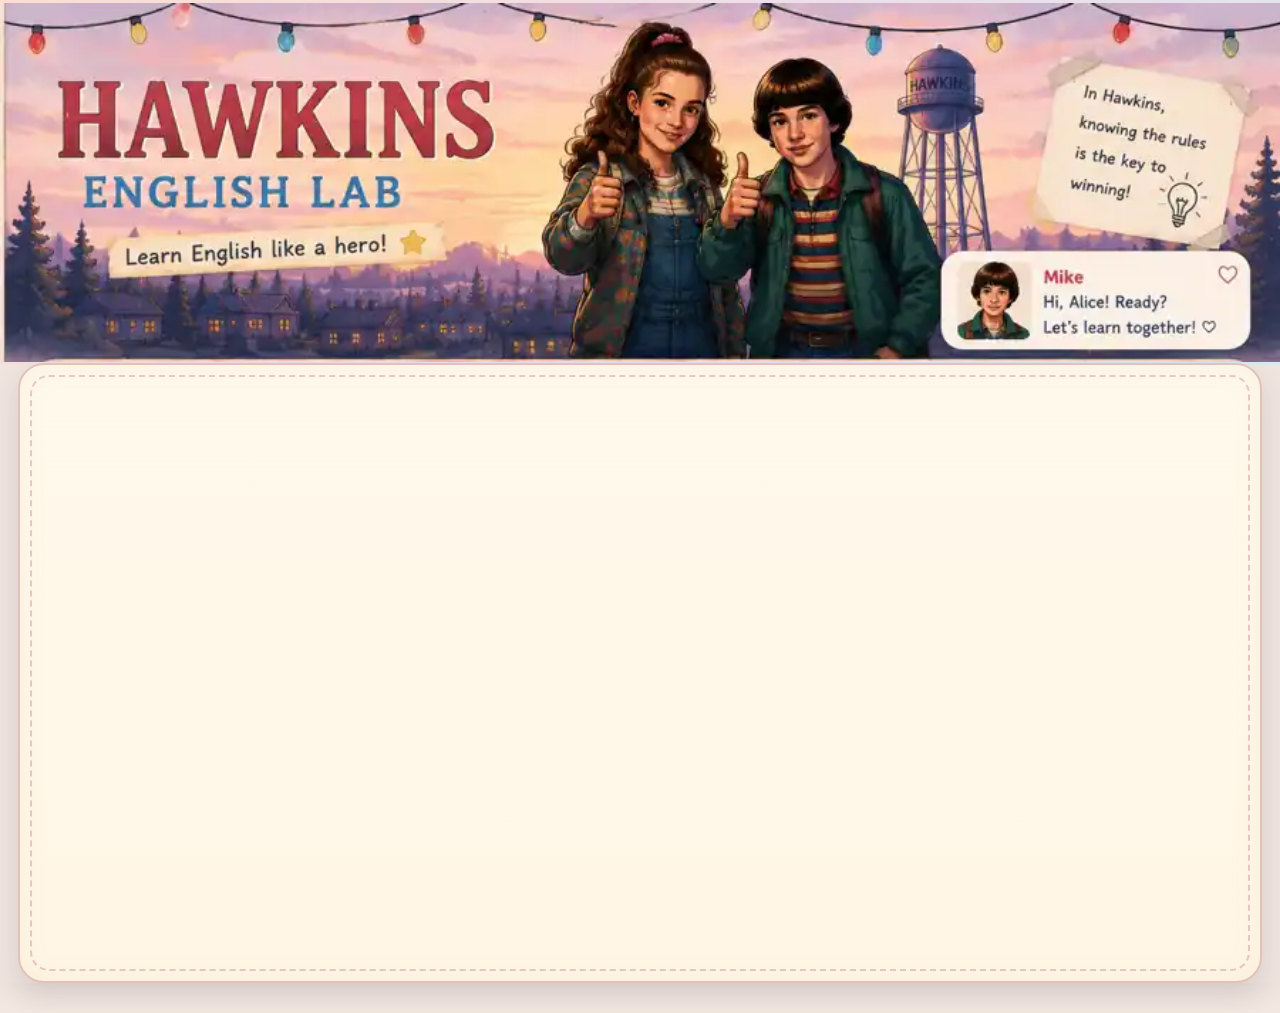
==== commit dea747ad: "Show approved illustrated header and blank parchment only" ====
--- a/index.html
+++ b/index.html
@@ -1,4 +1 @@
-<!doctype html>
-<html lang="ru"><head><meta charset="UTF-8"><meta name="viewport" content="width=device-width,initial-scale=1"><title>Hawkins English Lab</title><style>
-:root{--ink:#20335d;--pink:#d75573;--cream:#fffaf1;--line:#ded1c7;--blue:#e8f1f4;--mint:#eaf3e9}*{box-sizing:border-box}body{margin:0;background:#f5e9e4;color:var(--ink);font-family:Trebuchet MS,Arial,sans-serif}.app{max-width:1440px;margin:auto;min-height:100vh;background:#fbf6ef;display:grid;grid-template-columns:220px 1fr}.side{padding:28px 20px;border-right:1px solid #e4d6cf;background:#fffaf3;position:sticky;top:0;height:100vh}.brand{font-family:Georgia,serif;font-weight:800;font-size:27px;line-height:.95}.brand small{display:block;font-size:15px;margin-top:8px}.nav{margin-top:34px;display:grid;gap:10px}.nav a{padding:13px 15px;border-radius:12px;text-decoration:none;color:var(--ink);font-weight:800}.nav a:hover,.nav .on{background:var(--pink);color:white}.motto{margin-top:38px;border:1px dashed #d8c8c0;padding:17px;border-radius:16px;font-weight:800;line-height:1.5}.main{min-width:0}.hero{min-height:300px;padding:42px 48px 26px;position:relative;overflow:hidden;background:linear-gradient(135deg,#fff1df 0%,#f9e3e5 48%,#dfeaf1 100%);border-bottom:14px solid rgba(47,54,82,.10)}.lights{position:absolute;left:0;right:0;top:0;height:28px;border-top:3px solid #27314c}.bulbs{position:absolute;top:4px;left:3%;right:3%;display:flex;justify-content:space-around}.bulbs i{width:11px;height:20px;border-radius:50%;background:#d85d77;box-shadow:0 2px 8px #b44}.bulbs i:nth-child(2n){background:#e7b547}.bulbs i:nth-child(3n){background:#65a9cb}.hero h1{font:800 70px/.85 Georgia,serif;color:#c5536d;margin:20px 0 8px;text-shadow:2px 2px #fff}.hero h2{font:800 31px Georgia,serif;margin:0}.hero p{font-size:18px}.town{position:absolute;right:50px;bottom:18px;width:370px;height:170px}.tower{position:absolute;right:70px;bottom:0;width:80px;height:150px;border:6px solid #68749a;border-bottom:0;clip-path:polygon(20% 0,80% 0,100% 100%,0 100%)}.tower:before{content:'HAWKINS';position:absolute;left:-8px;top:8px;width:84px;padding:6px 0;text-align:center;border-radius:50%;background:#9fa8c0;font:bold 11px Arial}.hero-card{position:absolute;right:205px;bottom:32px;width:230px;background:#fffaf2;border:1px solid #dfd3c9;border-radius:18px;padding:14px 16px;box-shadow:0 12px 25px #756b6b20}.hero-card b{color:#c84f6b}.content{padding:28px 38px 50px}.grid{display:grid;grid-template-columns:1fr 1.35fr .72fr;gap:18px}.paper{background:#fffdf8;border:1px solid var(--line);border-radius:18px;padding:22px;box-shadow:0 8px 20px #463c3c10}.paper h3{font:800 25px Georgia,serif;margin:0 0 12px}.welcome{min-height:260px}.welcome p{font-size:18px;line-height:1.55}.start{display:inline-block;margin-top:12px;padding:14px 28px;border-radius:12px;background:var(--pink);color:white;text-decoration:none;font-weight:900;box-shadow:0 4px 0 #a83f58}.rule{min-height:260px}.rule h3{color:#ca4663}.rule li{margin:10px 0;line-height:1.35}.demo{display:flex;flex-direction:column;align-items:center;text-align:center}.monster{width:145px;height:155px;object-fit:contain;filter:drop-shadow(0 8px 7px #4438)}.demo b{font-family:Georgia,serif}.practice{grid-column:1/3}.practice h3{font-family:Georgia,serif}.zones{display:grid;grid-template-columns:repeat(3,1fr);gap:12px}.zone{min-height:105px;border:2px dashed #d6a4aa;border-radius:14px;padding:12px;text-align:center;background:#fff0f0}.zone:nth-child(2){background:#edf3fa;border-color:#a9bfd9}.zone:nth-child(3){background:var(--mint);border-color:#aac8b6}.zone strong{font-size:20px}.words{display:flex;flex-wrap:wrap;gap:9px;margin-top:14px}.word{background:#fffaf0;border:1px solid #d9cbbf;border-radius:9px;padding:10px 12px;font-weight:800;cursor:grab;box-shadow:0 3px 5px #4432}.progress{text-align:center}.ring{width:120px;height:120px;margin:12px auto;border-radius:50%;display:grid;place-items:center;background:conic-gradient(#3d5685 0 0%,#eee4e2 0);position:relative}.ring:after{content:'';position:absolute;width:86px;height:86px;background:#fffdf8;border-radius:50%}.ring b{z-index:1;font-size:27px}.badges{font-size:34px;letter-spacing:7px}.feedback{grid-column:1/2;background:linear-gradient(135deg,#eaf5ef,#fffaf2);display:flex;align-items:center;gap:14px}.feedback img{width:95px;height:110px;object-fit:contain}.bubble{background:white;border:1px solid #d7c9bf;border-radius:50% 50% 50% 15%;padding:18px}.explore{grid-column:2/4}.rooms{display:flex;flex-wrap:wrap;gap:9px}.rooms a{border:1px solid #d9cbc2;border-radius:20px;padding:9px 18px;text-decoration:none;color:var(--ink);font-weight:800;background:white}.rooms a:hover{background:#344a78;color:white}.footer{text-align:center;padding:20px;font-size:12px;font-weight:800;letter-spacing:1px}@media(max-width:900px){.app{grid-template-columns:1fr}.side{height:auto;position:relative}.nav{grid-template-columns:repeat(3,1fr)}.motto{display:none}.hero{padding:35px 24px}.hero h1{font-size:48px}.hero-card,.town{display:none}.content{padding:20px}.grid{grid-template-columns:1fr}.practice,.feedback,.explore{grid-column:auto}.zones{grid-template-columns:1fr}}
-</style></head><body><div class="app"><aside class="side"><div class="brand">HAWKINS<small>ENGLISH LAB</small></div><nav class="nav"><a class="on" href="index.html">⌂ HOME</a><a href="rules.html">▣ RULES</a><a href="practice.html">✎ PRACTICE</a><a href="words.html">Aa WORDS</a><a href="progress.html">▥ MY PROGRESS</a><a href="battle.html">✹ BATTLE</a></nav><div class="motto">📻 FRIENDS DON'T LIE,<br>YOU CAN DO IT!</div></aside><main class="main"><header class="hero"><div class="lights"></div><div class="bulbs"><i></i><i></i><i></i><i></i><i></i><i></i><i></i></div><h1>HAWKINS</h1><h2>ENGLISH LAB</h2><p>Learn English like a hero! ⭐</p><div class="town"><div class="tower"></div></div><div class="hero-card"><b>Mike</b><br>Hi, Alice! Ready?<br>Let's learn together! ♡</div></header><section class="content"><div class="grid"><article class="paper welcome"><h3>WELCOME TO<br>HAWKINS ENGLISH LAB!</h3><p>Learn grammar.<br>Beat the Demogorgon.<br>Become the best!</p><a class="start" href="words.html">LET'S START</a></article><article class="paper rule"><h3>THE RULE: A, AN OR NO ARTICLE?</h3><ul><li><b>a</b> before words that start with a <u>consonant sound</u>.</li><li><b>an</b> before words that start with a <u>vowel sound</u>.</li><li><b>no article</b> when we talk about things in general, plural nouns, or uncountable nouns.</li></ul><b>Let's practice!</b></article><article class="paper demo"><img class="monster" src="assets/demogorgon.svg" alt="Demogorgon"><b>DEMOGORGON</b><small>Don't let me catch your mistakes!</small></article><article class="paper practice"><h3>DRAG THE WORDS TO THE CORRECT CATEGORY</h3><div class="zones"><div class="zone" data-zone="a"><strong>A</strong><br><small>before consonant sound</small><br><br>DRAG HERE</div><div class="zone" data-zone="an"><strong>AN</strong><br><small>before vowel sound</small><br><br>DRAG HERE</div><div class="zone" data-zone="no"><strong>NO ARTICLE</strong><br><small>general / plural / uncountable</small><br><br>DRAG HERE</div></div><div class="words"><span class="word" draggable="true" data-answer="an">🔊 apple</span><span class="word" draggable="true" data-answer="a">🔊 book</span><span class="word" draggable="true" data-answer="an">🔊 hour</span><span class="word" draggable="true" data-answer="an">🔊 umbrella</span><span class="word" draggable="true" data-answer="an">🔊 honest</span><span class="word" draggable="true" data-answer="an">🔊 idea</span><span class="word" draggable="true" data-answer="no">🔊 water</span><span class="word" draggable="true" data-answer="a">🔊 school</span></div></article><article class="paper progress"><h3>YOUR PROGRESS</h3><div class="ring"><b id="pct">0%</b></div><div class="badges">☆ 📼 ♡</div><small>Every step counts!</small></article><article class="paper feedback"><img src="assets/mike.svg" alt="Mike"><div class="bubble"><b id="feedbackTitle">GOOD JOB!</b><br><span id="feedbackText">Ты молодец! Каждый шаг приближает тебя к победе!</span></div></article><article class="paper explore"><h3>🔦 EXPLORE THE HOUSE</h3><div class="rooms"><a href="words.html">Bedroom</a><a href="words.html">Living</a><a href="words.html">Kitchen</a><a href="words.html">Bathroom</a><a href="words.html">Hall</a><a href="words.html">Dining</a></div><p>🎧 Tap a room and start exploring.</p></article></div></section><footer class="footer">HAWKINS ENGLISH LAB • WORLD 1 • LEARN • PRACTICE • SAVE HAWKINS</footer></main></div><script>let dragged=null,done=0,total=document.querySelectorAll('.word').length;document.querySelectorAll('.word').forEach(w=>w.addEventListener('dragstart',()=>dragged=w));document.querySelectorAll('.zone').forEach(z=>{z.addEventListener('dragover',e=>e.preventDefault());z.addEventListener('drop',()=>{if(!dragged)return;let ok=dragged.dataset.answer===z.dataset.zone;if(ok){z.appendChild(dragged);dragged.draggable=false;dragged.style.background='#e7f5e8';done++;document.getElementById('feedbackTitle').textContent='CORRECT! GOOD JOB!';document.getElementById('feedbackText').textContent='Отлично! Продолжай!';let p=Math.round(done/total*100);document.getElementById('pct').textContent=p+'%';document.querySelector('.ring').style.background=`conic-gradient(#3d5685 0 ${p}%,#eee4e2 ${p}% 100%)`}else{document.getElementById('feedbackTitle').textContent='TRY AGAIN!';document.getElementById('feedbackText').textContent='Подумай ещё раз. Ты сможешь!'}})});</script></body></html>+<!doctype html><html lang="ru"><head><meta charset="UTF-8"><meta name="viewport" content="width=device-width,initial-scale=1"><title>Hawkins English Lab</title><style>*{box-sizing:border-box}html,body{margin:0;background:#f4e9e2;font-family:Arial,sans-serif}.stage{max-width:1301px;margin:0 auto;min-height:100vh;background:#efe4de;box-shadow:0 0 40px #6b59621f}.hero-wrap{width:100%;background:linear-gradient(135deg,#fbded1,#eedfea,#dce7ef);min-height:365px;display:flex;align-items:center;justify-content:center;overflow:hidden}.hero-wrap img{display:block;width:100%;height:auto;max-width:1301px}.paper{margin:-2px 18px 30px;min-height:620px;border:2px solid #e0c2b8;border-radius:26px;background:linear-gradient(rgba(255,249,236,.94),rgba(255,246,229,.96)),repeating-linear-gradient(0deg,#fff8e8 0 3px,#faefd9 4px 5px);box-shadow:0 12px 26px rgba(69,52,66,.13),inset 0 0 30px rgba(190,142,115,.08);position:relative}.paper:before{content:"";position:absolute;inset:10px;border:2px dashed rgba(200,145,150,.45);border-radius:19px;pointer-events:none}.loading{color:#7f6571;font-weight:700;letter-spacing:.08em}@media(max-width:700px){.hero-wrap{min-height:0}.paper{margin:0 8px 18px;min-height:620px;border-radius:18px}.paper:before{inset:7px}}</style></head><body><main class="stage"><section class="hero-wrap"><span class="loading" id="loading">HAWKINS ENGLISH LAB...</span><img id="hero" alt="Hawkins English Lab" hidden></section><section class="paper" aria-label="Рабочая область"></section></main><script>(async()=>{try{const parts=await Promise.all([1,2,3,4].map(i=>fetch(`assets/hero${i}.txt?v=3`).then(r=>r.text())));const img=document.getElementById('hero');img.src='data:image/webp;base64,'+parts.join('');img.onload=()=>{document.getElementById('loading').remove();img.hidden=false}}catch(e){document.getElementById('loading').textContent='Обнови страницу'}})();</script></body></html>
